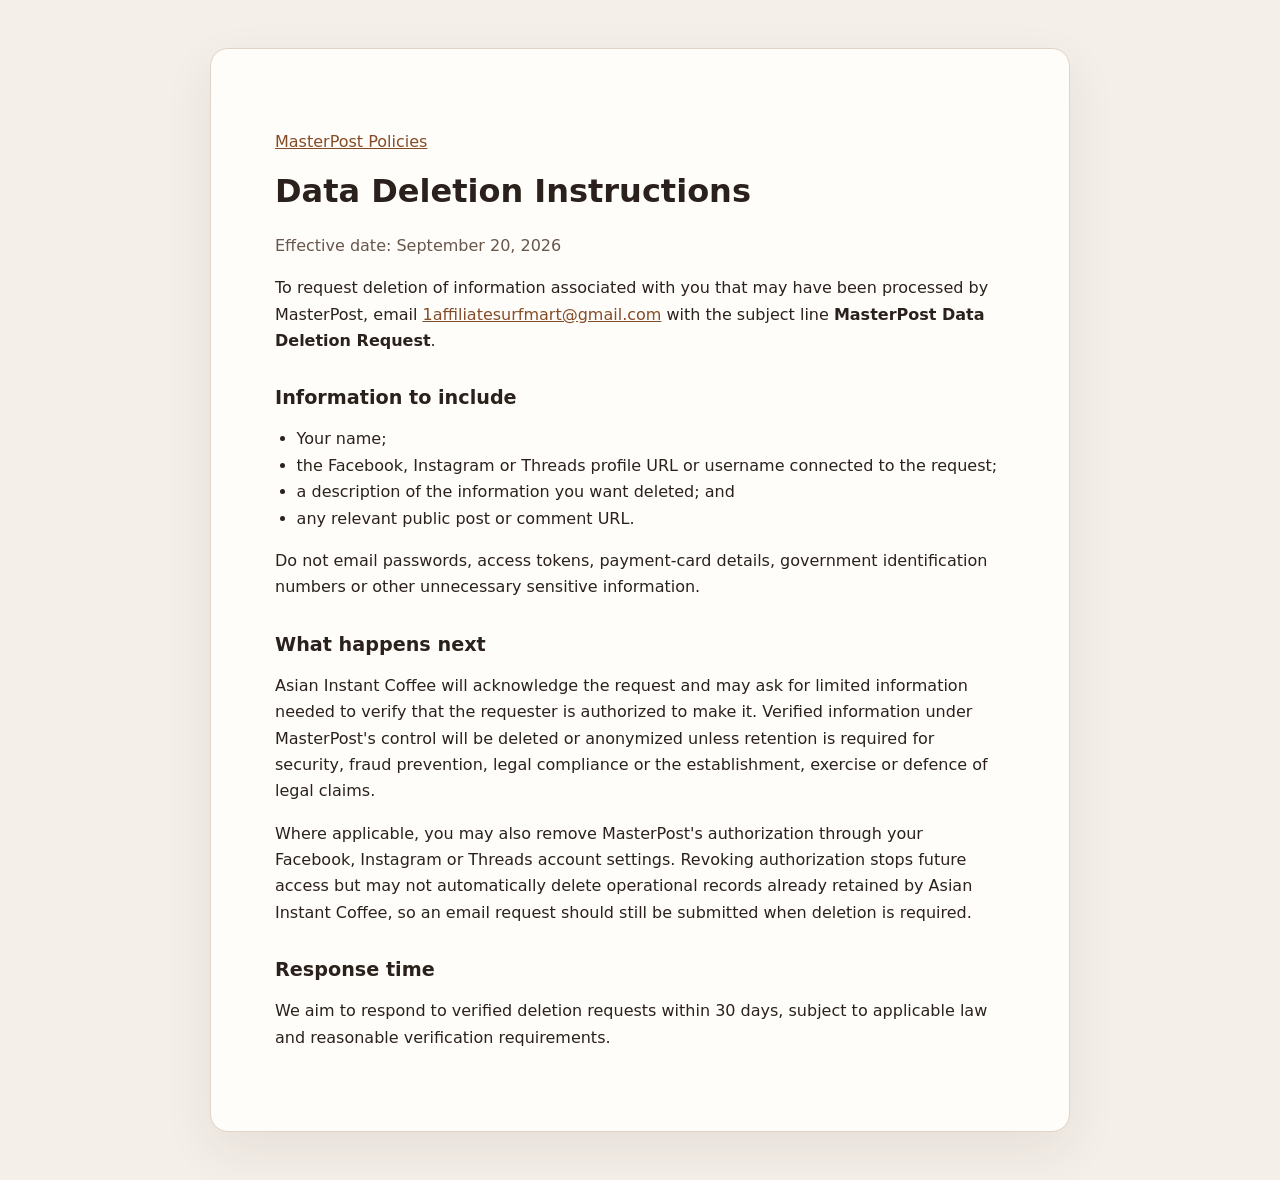
==== data-deletion.html @ 6fb13219 "Add MasterPost public policy pages" ====
<!doctype html>
<html lang="en">
<head>
  <meta charset="utf-8">
  <meta name="viewport" content="width=device-width, initial-scale=1">
  <meta name="description" content="Data deletion instructions for the MasterPost application operated by Asian Instant Coffee.">
  <title>MasterPost Data Deletion Instructions</title>
  <link rel="stylesheet" href="styles.css">
</head>
<body>
  <main class="card policy">
    <p><a href="index.html">MasterPost Policies</a></p>
    <h1>Data Deletion Instructions</h1>
    <p class="updated">Effective date: September 20, 2026</p>

    <p>To request deletion of information associated with you that may have been processed by MasterPost, email <a href="mailto:1affiliatesurfmart@gmail.com">1affiliatesurfmart@gmail.com</a> with the subject line <strong>MasterPost Data Deletion Request</strong>.</p>

    <h2>Information to include</h2>
    <ul>
      <li>Your name;</li>
      <li>the Facebook, Instagram or Threads profile URL or username connected to the request;</li>
      <li>a description of the information you want deleted; and</li>
      <li>any relevant public post or comment URL.</li>
    </ul>
    <p>Do not email passwords, access tokens, payment-card details, government identification numbers or other unnecessary sensitive information.</p>

    <h2>What happens next</h2>
    <p>Asian Instant Coffee will acknowledge the request and may ask for limited information needed to verify that the requester is authorized to make it. Verified information under MasterPost's control will be deleted or anonymized unless retention is required for security, fraud prevention, legal compliance or the establishment, exercise or defence of legal claims.</p>
    <p>Where applicable, you may also remove MasterPost's authorization through your Facebook, Instagram or Threads account settings. Revoking authorization stops future access but may not automatically delete operational records already retained by Asian Instant Coffee, so an email request should still be submitted when deletion is required.</p>

    <h2>Response time</h2>
    <p>We aim to respond to verified deletion requests within 30 days, subject to applicable law and reasonable verification requirements.</p>
  </main>
</body>
</html>
---- styles.css ----
:root {
  color-scheme: light;
  font-family: Inter, ui-sans-serif, system-ui, -apple-system, BlinkMacSystemFont, "Segoe UI", sans-serif;
  color: #2b211c;
  background: #f4efe9;
}

* { box-sizing: border-box; }

body {
  margin: 0;
  padding: 48px 20px;
  line-height: 1.65;
}

.card {
  width: min(860px, 100%);
  margin: 0 auto;
  padding: clamp(28px, 6vw, 64px);
  background: #fffdf9;
  border: 1px solid #dfd4c9;
  border-radius: 18px;
  box-shadow: 0 18px 50px rgba(66, 43, 31, 0.08);
}

.eyebrow {
  margin: 0 0 6px;
  color: #7a4d2f;
  font-size: 0.82rem;
  font-weight: 700;
  letter-spacing: 0.12em;
  text-transform: uppercase;
}

h1, h2 { line-height: 1.25; }
h1 { margin-top: 0; }
h2 { margin-top: 2rem; font-size: 1.2rem; }
a { color: #854c28; }

nav {
  display: grid;
  gap: 12px;
  margin: 32px 0;
}

nav a {
  padding: 14px 16px;
  border: 1px solid #d8c7b9;
  border-radius: 10px;
  background: #fff;
  font-weight: 650;
  text-decoration: none;
}

nav a:hover, nav a:focus { background: #f7eee5; }
.updated, .contact { color: #67564c; }
.policy ul { padding-left: 1.35rem; }

@media (max-width: 560px) {
  body { padding: 20px 12px; }
  .card { border-radius: 12px; }
}
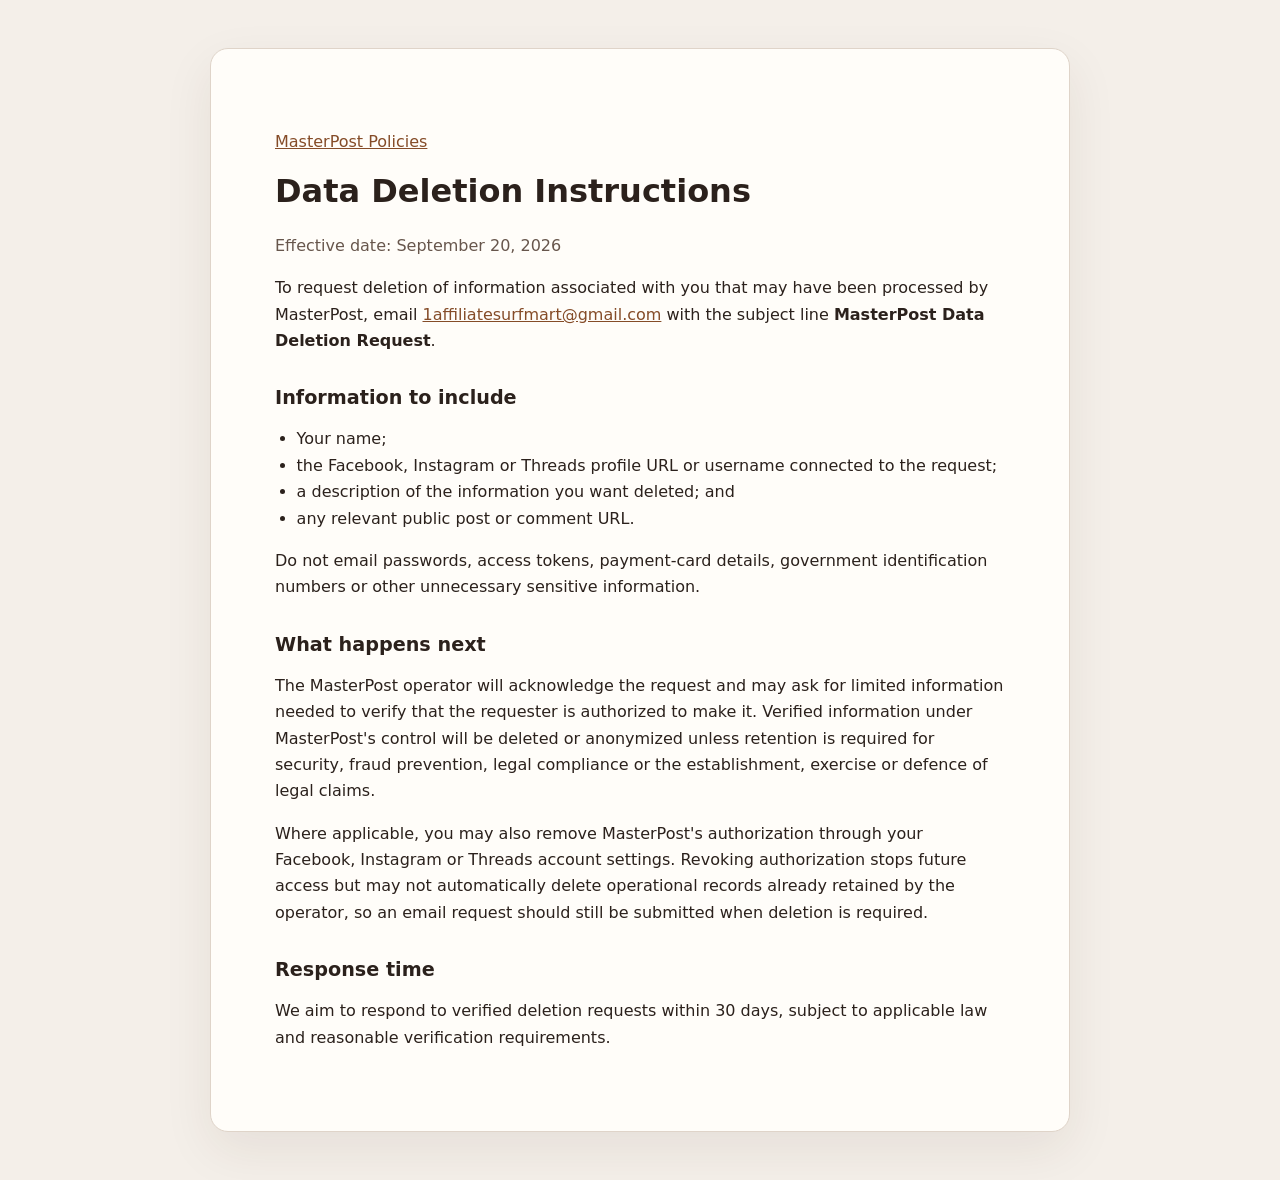
==== commit bb410ce9: "Make MasterPost policies brand-neutral" ====
--- a/data-deletion.html
+++ b/data-deletion.html
@@ -3,7 +3,7 @@
 <head>
   <meta charset="utf-8">
   <meta name="viewport" content="width=device-width, initial-scale=1">
-  <meta name="description" content="Data deletion instructions for the MasterPost application operated by Asian Instant Coffee.">
+  <meta name="description" content="Data deletion instructions for the MasterPost local social publishing application.">
   <title>MasterPost Data Deletion Instructions</title>
   <link rel="stylesheet" href="styles.css">
 </head>
@@ -25,8 +25,8 @@
     <p>Do not email passwords, access tokens, payment-card details, government identification numbers or other unnecessary sensitive information.</p>
 
     <h2>What happens next</h2>
-    <p>Asian Instant Coffee will acknowledge the request and may ask for limited information needed to verify that the requester is authorized to make it. Verified information under MasterPost's control will be deleted or anonymized unless retention is required for security, fraud prevention, legal compliance or the establishment, exercise or defence of legal claims.</p>
-    <p>Where applicable, you may also remove MasterPost's authorization through your Facebook, Instagram or Threads account settings. Revoking authorization stops future access but may not automatically delete operational records already retained by Asian Instant Coffee, so an email request should still be submitted when deletion is required.</p>
+    <p>The MasterPost operator will acknowledge the request and may ask for limited information needed to verify that the requester is authorized to make it. Verified information under MasterPost's control will be deleted or anonymized unless retention is required for security, fraud prevention, legal compliance or the establishment, exercise or defence of legal claims.</p>
+    <p>Where applicable, you may also remove MasterPost's authorization through your Facebook, Instagram or Threads account settings. Revoking authorization stops future access but may not automatically delete operational records already retained by the operator, so an email request should still be submitted when deletion is required.</p>
 
     <h2>Response time</h2>
     <p>We aim to respond to verified deletion requests within 30 days, subject to applicable law and reasonable verification requirements.</p>
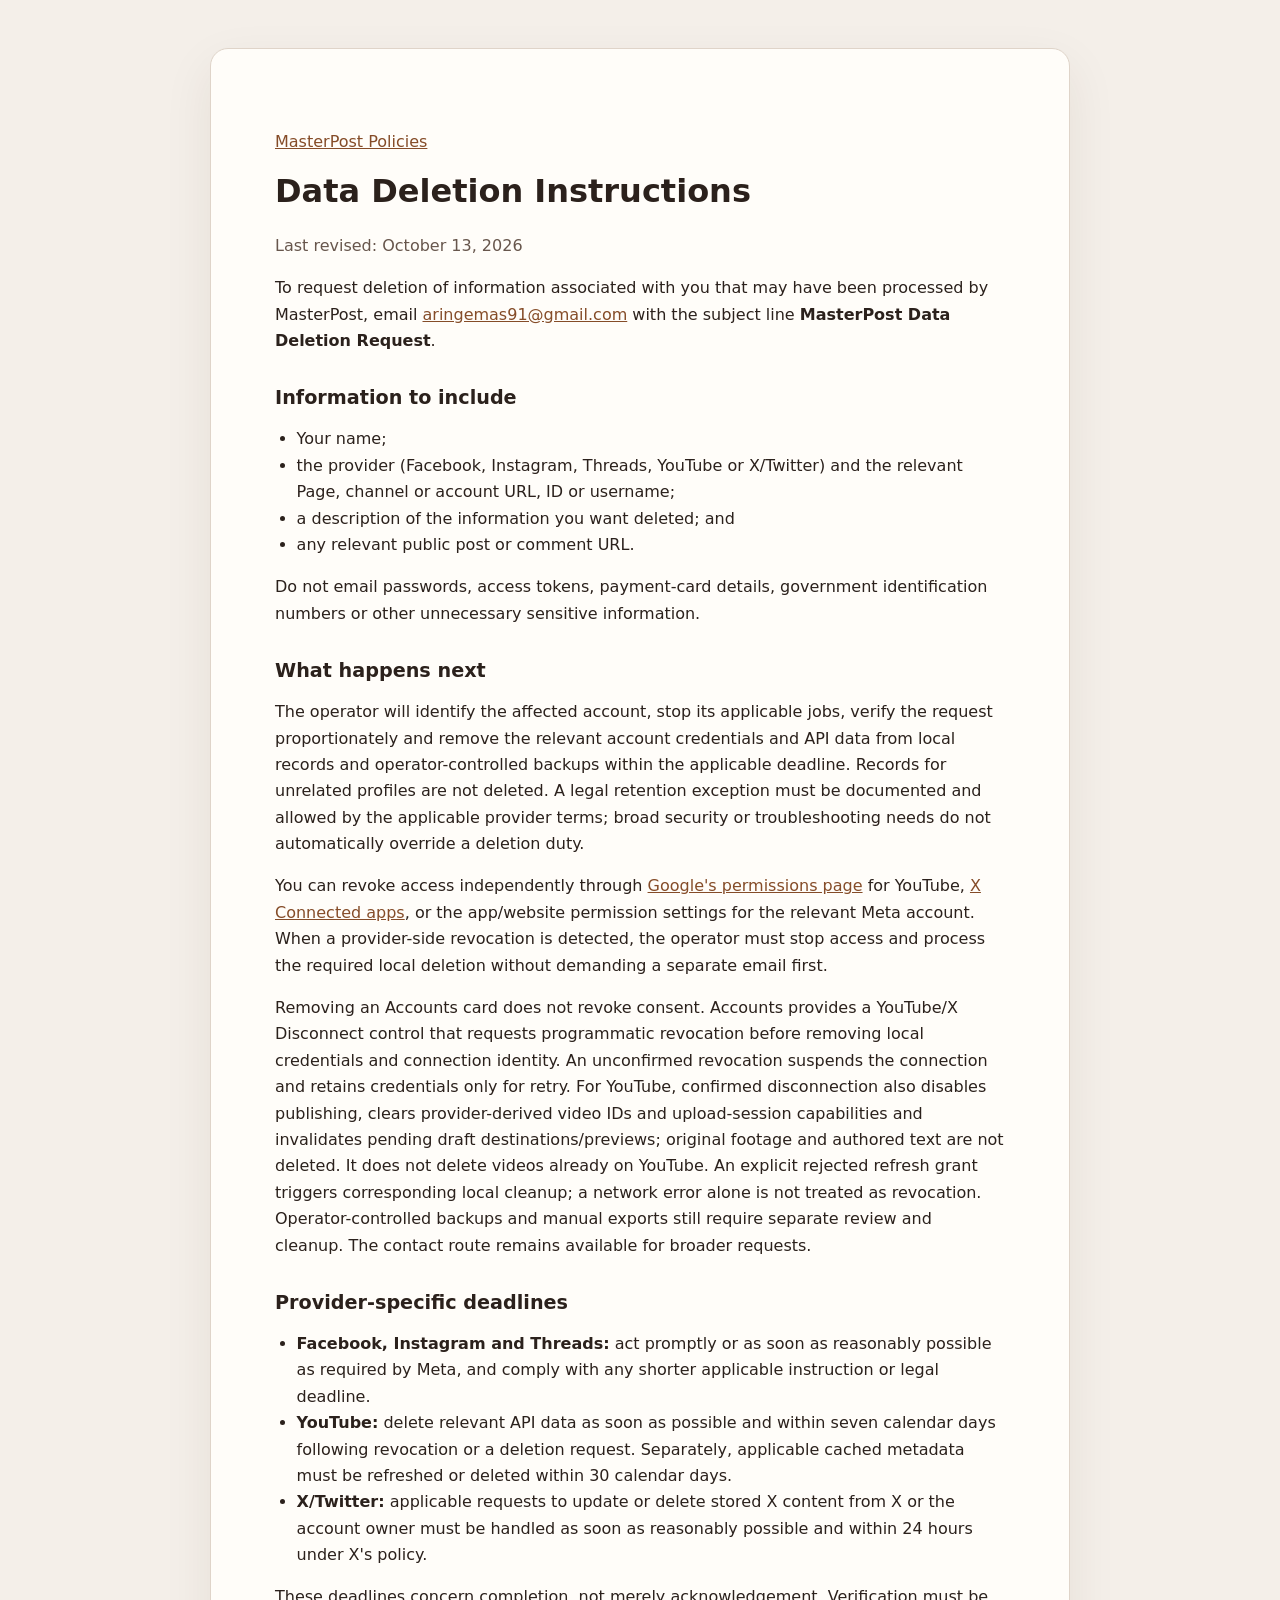
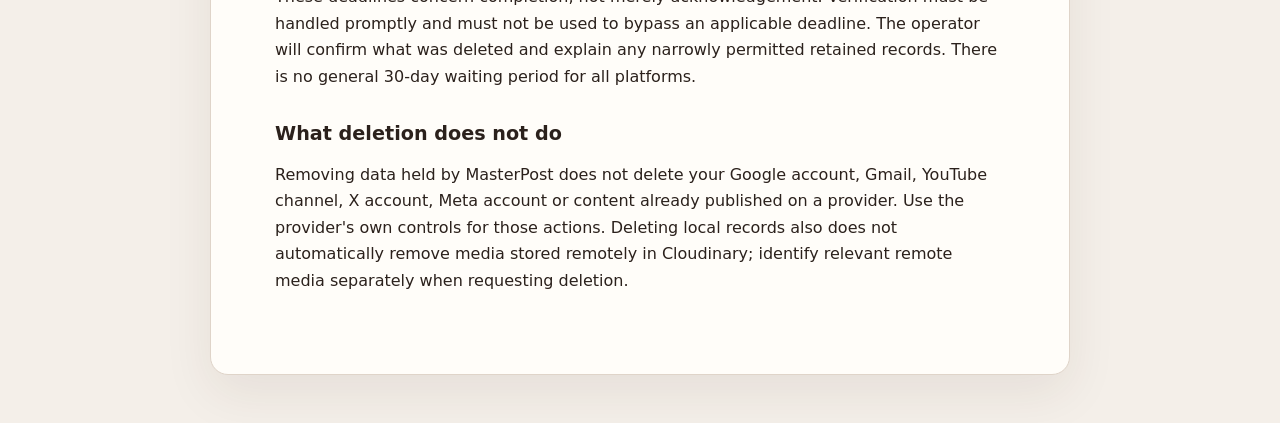
==== commit 45f987e1: "Document YouTube publishing and provider-specific privacy controls" ====
--- a/data-deletion.html
+++ b/data-deletion.html
@@ -11,25 +11,33 @@
   <main class="card policy">
     <p><a href="index.html">MasterPost Policies</a></p>
     <h1>Data Deletion Instructions</h1>
-    <p class="updated">Effective date: September 20, 2026</p>
+    <p class="updated">Last revised: October 13, 2026</p>
 
-    <p>To request deletion of information associated with you that may have been processed by MasterPost, email <a href="mailto:1affiliatesurfmart@gmail.com">1affiliatesurfmart@gmail.com</a> with the subject line <strong>MasterPost Data Deletion Request</strong>.</p>
+    <p>To request deletion of information associated with you that may have been processed by MasterPost, email <a href="mailto:aringemas91@gmail.com">aringemas91@gmail.com</a> with the subject line <strong>MasterPost Data Deletion Request</strong>.</p>
 
     <h2>Information to include</h2>
     <ul>
       <li>Your name;</li>
-      <li>the Facebook, Instagram or Threads profile URL or username connected to the request;</li>
+      <li>the provider (Facebook, Instagram, Threads, YouTube or X/Twitter) and the relevant Page, channel or account URL, ID or username;</li>
       <li>a description of the information you want deleted; and</li>
       <li>any relevant public post or comment URL.</li>
     </ul>
     <p>Do not email passwords, access tokens, payment-card details, government identification numbers or other unnecessary sensitive information.</p>
 
     <h2>What happens next</h2>
-    <p>The MasterPost operator will acknowledge the request and may ask for limited information needed to verify that the requester is authorized to make it. Verified information under MasterPost's control will be deleted or anonymized unless retention is required for security, fraud prevention, legal compliance or the establishment, exercise or defence of legal claims.</p>
-    <p>Where applicable, you may also remove MasterPost's authorization through your Facebook, Instagram or Threads account settings. Revoking authorization stops future access but may not automatically delete operational records already retained by the operator, so an email request should still be submitted when deletion is required.</p>
+    <p>The operator will identify the affected account, stop its applicable jobs, verify the request proportionately and remove the relevant account credentials and API data from local records and operator-controlled backups within the applicable deadline. Records for unrelated profiles are not deleted. A legal retention exception must be documented and allowed by the applicable provider terms; broad security or troubleshooting needs do not automatically override a deletion duty.</p>
+    <p>You can revoke access independently through <a href="https://security.google.com/settings/security/permissions">Google's permissions page</a> for YouTube, <a href="https://x.com/settings/connected_apps">X Connected apps</a>, or the app/website permission settings for the relevant Meta account. When a provider-side revocation is detected, the operator must stop access and process the required local deletion without demanding a separate email first.</p>
+    <p>Removing an Accounts card does not revoke consent. Accounts provides a YouTube/X Disconnect control that requests programmatic revocation before removing local credentials and connection identity. An unconfirmed revocation suspends the connection and retains credentials only for retry. For YouTube, confirmed disconnection also disables publishing, clears provider-derived video IDs and upload-session capabilities and invalidates pending draft destinations/previews; original footage and authored text are not deleted. It does not delete videos already on YouTube. An explicit rejected refresh grant triggers corresponding local cleanup; a network error alone is not treated as revocation. Operator-controlled backups and manual exports still require separate review and cleanup. The contact route remains available for broader requests.</p>
 
-    <h2>Response time</h2>
-    <p>We aim to respond to verified deletion requests within 30 days, subject to applicable law and reasonable verification requirements.</p>
+    <h2>Provider-specific deadlines</h2>
+    <ul>
+      <li><strong>Facebook, Instagram and Threads:</strong> act promptly or as soon as reasonably possible as required by Meta, and comply with any shorter applicable instruction or legal deadline.</li>
+      <li><strong>YouTube:</strong> delete relevant API data as soon as possible and within seven calendar days following revocation or a deletion request. Separately, applicable cached metadata must be refreshed or deleted within 30 calendar days.</li>
+      <li><strong>X/Twitter:</strong> applicable requests to update or delete stored X content from X or the account owner must be handled as soon as reasonably possible and within 24 hours under X's policy.</li>
+    </ul>
+    <p>These deadlines concern completion, not merely acknowledgement. Verification must be handled promptly and must not be used to bypass an applicable deadline. The operator will confirm what was deleted and explain any narrowly permitted retained records. There is no general 30-day waiting period for all platforms.</p>
+    <h2>What deletion does not do</h2>
+    <p>Removing data held by MasterPost does not delete your Google account, Gmail, YouTube channel, X account, Meta account or content already published on a provider. Use the provider's own controls for those actions. Deleting local records also does not automatically remove media stored remotely in Cloudinary; identify relevant remote media separately when requesting deletion.</p>
   </main>
 </body>
 </html>
